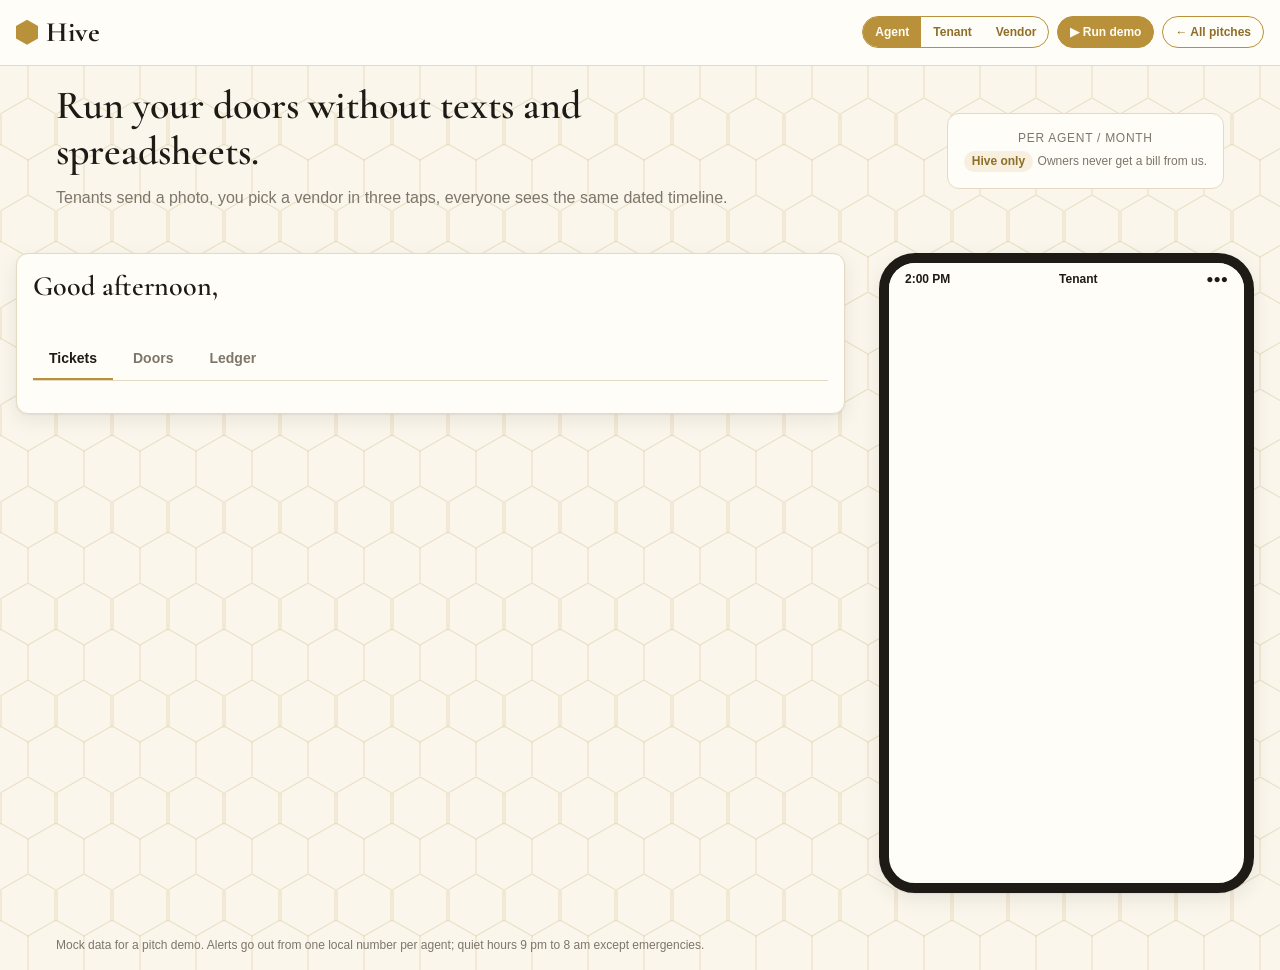
==== beelo/v1-hive-solo/index.html @ e998a12d "BEELO: work-in-progress snapshot of builder folders Co-Authored-By: Claude Opus 5.5 <noreply@anthrop" ====
<!doctype html>
<html lang="en">
<head>
<meta charset="utf-8">
<meta name="viewport" content="width=device-width, initial-scale=1">
<title>Hive Solo · BEELO</title>
<link rel="stylesheet" href="../shared/ui.css">
<link rel="stylesheet" href="app.css">
</head>
<body class="honey-bg">
<header class="topbar">
  <a class="brand" href="../index.html" title="Hive"><span class="hex"></span>Hive</a>
  <div class="row top-actions">
    <div class="toggle" id="roles" role="tablist" aria-label="View as">
      <button data-role="agent" class="on">Agent</button>
      <button data-role="tenant">Tenant</button>
      <button data-role="vendor">Vendor</button>
    </div>
    <button class="btn sm" id="run-demo">&#9654; Run demo</button>
    <a class="btn sm ghost" href="../index.html">&larr; All pitches</a>
  </div>
</header>

<section class="wrap pitch">
  <div class="row between">
    <div>
      <h1>Run your doors without texts and spreadsheets.</h1>
      <p class="muted">Tenants send a photo, you pick a vendor in three taps, everyone sees the same dated timeline.</p>
    </div>
    <div class="price card flat">
      <div class="kpi"><div class="val" id="price"></div><div class="lbl">per agent / month</div></div>
      <span class="badge">Hive only</span> <span class="tiny muted">Owners never get a bill from us.</span>
    </div>
  </div>
  <div id="demo-step" class="demo-step hide"></div>
</section>

<main class="wrap stage" id="stage" data-role="agent">
  <section class="console card" id="console">
    <div class="row between">
      <div>
        <h2 class="console-title">Good afternoon, <span id="agent-name"></span></h2>
        <p class="small muted" id="agent-sub"></p>
      </div>
      <span id="sample"></span>
    </div>
    <div class="kpis" id="kpis"></div>
    <div class="tabs" id="tabs">
      <button class="tab active" data-tab="board">Tickets</button>
      <button class="tab" data-tab="doors">Doors</button>
      <button class="tab" data-tab="ledger">Ledger</button>
    </div>
    <div class="tab-panel" data-panel="board"><div class="board" id="board"></div></div>
    <div class="tab-panel" data-panel="doors"><div id="doors"></div></div>
    <div class="tab-panel" data-panel="ledger"><div id="ledger"></div></div>
  </section>

  <aside class="side">
    <div class="phone" id="phone">
      <div class="phone-bar"><span id="phone-clock">2:00 PM</span><span id="phone-who">Tenant</span><span>&#9679;&#9679;&#9679;</span></div>
      <div class="phone-body" id="phone-body"></div>
    </div>
    <p class="tiny muted center" id="phone-caption"></p>
  </aside>
</main>

<footer class="wrap tiny muted">Mock data for a pitch demo. Alerts go out from one local number per agent; quiet hours 9 pm to 8 am except emergencies.</footer>

<script src="../shared/mock.js"></script>
<script src="../shared/ui.js"></script>
<script src="app.js"></script>
</body>
</html>
---- beelo/shared/ui.css ----
@import url('https://fonts.googleapis.com/css2?family=Cormorant+Garamond:wght@500;600;700&display=swap');
@import url('tokens.css');
*,*::before,*::after{box-sizing:border-box}
html,body{margin:0}
body{font-family:var(--font-body);font-size:var(--fs-md);color:var(--ink);background:var(--ivory);line-height:1.45;-webkit-font-smoothing:antialiased}
.honey-bg{background-color:var(--ivory);background-image:url('honeycomb.svg');background-size:56px 97px}
h1,h2,h3,.head{font-family:var(--font-head);font-weight:600;line-height:1.15;margin:0 0 var(--sp-3)}
h1{font-size:var(--fs-2xl)} h2{font-size:var(--fs-xl)} h3{font-size:var(--fs-lg)}
p{margin:0 0 var(--sp-3)} a{color:var(--gold-dark)}
.muted{color:var(--ink-3)} .small{font-size:var(--fs-sm)} .tiny{font-size:var(--fs-xs)} .mono{font-family:var(--font-mono)}
.wrap{max-width:1200px;margin:0 auto;padding:var(--sp-4)}
.row{display:flex;gap:var(--sp-3);align-items:center;flex-wrap:wrap} .between{justify-content:space-between}
.stack>*+*{margin-top:var(--sp-3)}
.grid{display:grid;gap:var(--sp-4);grid-template-columns:repeat(auto-fill,minmax(260px,1fr))}
/* top bar */
.topbar{display:flex;align-items:center;justify-content:space-between;gap:var(--sp-3);padding:var(--sp-3) var(--sp-4);background:var(--paper);border-bottom:1px solid var(--line);position:sticky;top:0;z-index:20}
.brand{font-family:var(--font-head);font-size:var(--fs-xl);font-weight:700;letter-spacing:.02em;display:flex;align-items:center;gap:var(--sp-2);text-decoration:none;color:var(--ink)}
.brand .hex{width:22px;height:25px;background:var(--gold);clip-path:polygon(50% 0,100% 25%,100% 75%,50% 100%,0 75%,0 25%)}
/* buttons */
.btn{appearance:none;border:1px solid var(--gold);background:var(--gold);color:var(--on-gold);font:600 var(--fs-sm)/1 var(--font-body);padding:var(--sp-3) var(--sp-4);border-radius:var(--r-pill);cursor:pointer;min-height:40px;display:inline-flex;align-items:center;gap:var(--sp-2);text-decoration:none;transition:filter .15s,transform .05s}
.btn:hover{filter:brightness(.95)} .btn:active{transform:translateY(1px)}
.btn.ghost{background:transparent;color:var(--gold-dark)}
.btn.ink{background:var(--ink);border-color:var(--ink);color:var(--paper)}
.btn.danger{background:var(--danger);border-color:var(--danger)}
.btn.sm{min-height:32px;padding:var(--sp-2) var(--sp-3);font-size:var(--fs-xs)}
.btn.block{width:100%;justify-content:center}
.btn[disabled]{opacity:.45;cursor:not-allowed}
/* cards */
.card{background:var(--paper);border:1px solid var(--line);border-radius:var(--r-md);padding:var(--sp-4);box-shadow:var(--shadow)}
.card.flat{box-shadow:none}
.kpi .val{font-family:var(--font-head);font-size:var(--fs-xl);font-weight:700}
.kpi .lbl{font-size:var(--fs-xs);color:var(--ink-3);text-transform:uppercase;letter-spacing:.06em}
/* badges */
.badge{display:inline-flex;align-items:center;gap:4px;font-size:var(--fs-xs);font-weight:600;padding:2px var(--sp-2);border-radius:var(--r-pill);background:var(--gold-tint);color:var(--gold-dark);white-space:nowrap}
.badge.ok{background:var(--ok-tint);color:var(--ok)} .badge.warn{background:var(--warn-tint);color:var(--warn)}
.badge.danger{background:var(--danger-tint);color:var(--danger)} .badge.info{background:var(--info-tint);color:var(--info)}
.badge.sample{background:var(--ink);color:var(--gold-soft);letter-spacing:.04em}
.badge.sample::before{content:'\25CF';font-size:8px}
.badge.soon{background:var(--ivory-2);color:var(--ink-3);border:1px dashed var(--ink-3)}
/* tabs */
.tabs{display:flex;gap:var(--sp-1);border-bottom:1px solid var(--line);overflow-x:auto;margin-bottom:var(--sp-4)}
.tab{background:none;border:0;border-bottom:2px solid transparent;padding:var(--sp-3) var(--sp-4);font:600 var(--fs-sm) var(--font-body);color:var(--ink-3);cursor:pointer;white-space:nowrap}
.tab.active{color:var(--ink);border-bottom-color:var(--gold)}
.tab-panel{display:none} .tab-panel.active{display:block}
/* lists / tables */
.list{list-style:none;margin:0;padding:0} .list>li{padding:var(--sp-3) 0;border-bottom:1px solid var(--line)}
.table{width:100%;border-collapse:collapse;font-size:var(--fs-sm)}
.table th,.table td{text-align:left;padding:var(--sp-2) var(--sp-3);border-bottom:1px solid var(--line)}
.table th{font-size:var(--fs-xs);text-transform:uppercase;letter-spacing:.05em;color:var(--ink-3)}
.table .num{text-align:right;font-variant-numeric:tabular-nums}
.scroll-x{overflow-x:auto}
/* forms */
.field{display:block;margin-bottom:var(--sp-3)} .field>span{display:block;font-size:var(--fs-xs);font-weight:600;color:var(--ink-2);margin-bottom:var(--sp-1)}
.input,select.input,textarea.input{width:100%;font:inherit;padding:var(--sp-3);border:1px solid var(--line);border-radius:var(--r-sm);background:var(--paper);color:var(--ink)}
.input:focus{outline:2px solid var(--gold);outline-offset:1px}
.toggle{display:inline-flex;border:1px solid var(--gold);border-radius:var(--r-pill);overflow:hidden}
.toggle button{border:0;background:transparent;color:var(--gold-dark);font:600 var(--fs-xs) var(--font-body);padding:var(--sp-2) var(--sp-3);cursor:pointer}
.toggle button.on{background:var(--gold);color:var(--on-gold)}
/* phone frame */
.phone{width:100%;max-width:375px;margin:0 auto;background:var(--paper);border:10px solid var(--ink);border-radius:36px;min-height:640px;overflow:hidden;box-shadow:var(--shadow);display:flex;flex-direction:column}
.phone-bar{display:flex;justify-content:space-between;padding:var(--sp-2) var(--sp-4);font-size:var(--fs-xs);font-weight:600;background:var(--paper)}
.phone-body{flex:1;overflow-y:auto;padding:var(--sp-4)}
@media (max-width:420px){.phone{border-width:0;border-radius:0;box-shadow:none;max-width:none;min-height:0}}
/* sms bubbles */
.sms{max-width:80%;padding:var(--sp-2) var(--sp-3);border-radius:16px;margin:var(--sp-2) 0;font-size:var(--fs-sm)}
.sms.in{background:var(--sms-in);color:var(--ink);border-bottom-left-radius:4px}
.sms.out{background:var(--sms-out);color:var(--on-gold);margin-left:auto;border-bottom-right-radius:4px}
/* photo placeholder */
.photo{border-radius:var(--r-sm);overflow:hidden;background:var(--ivory-2);display:block;aspect-ratio:4/3}
.photo svg{width:100%;height:100%;display:block}
/* toast + modal */
#toast-host{position:fixed;left:50%;bottom:var(--sp-5);transform:translateX(-50%);z-index:100;display:flex;flex-direction:column;gap:var(--sp-2);width:min(92vw,420px);pointer-events:none}
.toast{background:var(--ink);color:var(--paper);padding:var(--sp-3) var(--sp-4);border-radius:var(--r-md);box-shadow:var(--shadow);font-size:var(--fs-sm);animation:toast-in .2s ease-out}
.toast.ok{border-left:4px solid var(--ok)} .toast.warn{border-left:4px solid var(--warn)} .toast.danger{border-left:4px solid var(--danger)}
@keyframes toast-in{from{opacity:0;transform:translateY(8px)}to{opacity:1;transform:none}}
.modal-back{position:fixed;inset:0;background:var(--overlay);display:flex;align-items:center;justify-content:center;z-index:90;padding:var(--sp-4)}
.modal{background:var(--paper);border-radius:var(--r-lg);padding:var(--sp-5);width:min(560px,100%);max-height:90vh;overflow-y:auto;box-shadow:var(--shadow)}
.hide{display:none!important}
.pulse{animation:pulse 1.2s ease-in-out infinite} @keyframes pulse{50%{opacity:.45}}
.flash{animation:flash 1s ease-out} @keyframes flash{from{background:var(--gold-soft)}to{background:transparent}}
.disclaimer{font-size:var(--fs-xs);color:var(--ink-3);font-style:italic}
---- beelo/v1-hive-solo/app.css ----
/* V1 Hive Solo. Colors come only from shared tokens. */
body{overflow-x:hidden}
.top-actions{gap:var(--sp-2);justify-content:flex-end}
.pitch h1{font-size:var(--fs-2xl);max-width:720px}
.pitch .price{text-align:center;min-width:180px}
.pitch .price .val{color:var(--gold-dark)}
.demo-step{margin-top:var(--sp-3);background:var(--ink);color:var(--gold-soft);border-radius:var(--r-md);padding:var(--sp-3) var(--sp-4);font-size:var(--fs-sm);font-weight:600}
.center{text-align:center}

.stage{display:grid;gap:var(--sp-5);grid-template-columns:minmax(0,1fr);max-width:1440px;align-items:start}
.console{min-width:0}
.console-title{font-size:var(--fs-xl);margin-bottom:var(--sp-1)}
.stage[data-role="agent"] .side{display:none}
.stage[data-role="tenant"] .console,.stage[data-role="vendor"] .console{display:none}
@media (min-width:1200px){
  .stage{grid-template-columns:minmax(0,1fr) 395px}
  .stage[data-role] .side,.stage[data-role] .console{display:block}
  .side{position:sticky;top:76px}
}

.kpis{display:grid;grid-template-columns:repeat(4,minmax(0,1fr));gap:var(--sp-3);margin:var(--sp-3) 0}
.kpis .kpi{background:var(--ivory);border:1px solid var(--line);border-radius:var(--r-sm);padding:var(--sp-2) var(--sp-3)}
@media (max-width:600px){.kpis{grid-template-columns:repeat(2,minmax(0,1fr))}.pitch h1{font-size:var(--fs-xl)}}

/* board */
.board{display:flex;gap:var(--sp-3);overflow-x:auto;padding-bottom:var(--sp-2);scroll-snap-type:x proximity}
.col{flex:0 0 230px;background:var(--ivory);border:1px solid var(--line);border-radius:var(--r-md);padding:var(--sp-2);scroll-snap-align:start;max-height:560px;overflow-y:auto}
.col h4{margin:var(--sp-1) var(--sp-1) var(--sp-2);font-size:var(--fs-xs);text-transform:uppercase;letter-spacing:.06em;color:var(--ink-2);display:flex;justify-content:space-between}
.col.new{border-color:var(--gold)}
.tk{display:block;width:100%;text-align:left;font:inherit;color:inherit;background:var(--paper);border:1px solid var(--line);border-radius:var(--r-sm);padding:var(--sp-2);margin-bottom:var(--sp-2);cursor:pointer}
.tk:hover{border-color:var(--gold)}
.tk .t{font-weight:600;font-size:var(--fs-sm);margin:2px 0}
.tk .photo{width:56px;float:right;margin-left:var(--sp-2)}
.tk.fresh{animation:fresh 1s ease-in-out 6;border-color:var(--gold);box-shadow:0 0 0 3px var(--gold-tint)}
@keyframes fresh{50%{background:var(--gold-soft)}}
.tk::after{content:'';display:block;clear:both}

/* ticket modal */
.vlist{display:grid;gap:var(--sp-2);margin:var(--sp-3) 0}
.vopt{display:flex;justify-content:space-between;align-items:center;gap:var(--sp-2);text-align:left;font:inherit;color:inherit;background:var(--paper);border:1px solid var(--line);border-radius:var(--r-sm);padding:var(--sp-3);cursor:pointer}
.vopt.on{border-color:var(--gold);background:var(--gold-tint)}
.step-dots{display:flex;gap:var(--sp-2);font-size:var(--fs-xs);color:var(--ink-3);margin-bottom:var(--sp-3)}
.step-dots b{color:var(--gold-dark)}
.photos{display:grid;grid-template-columns:repeat(3,1fr);gap:var(--sp-2)}

/* tenant phone */
.ph-h{font-family:var(--font-head);font-size:var(--fs-lg);font-weight:700;margin:0 0 var(--sp-2)}
.pick{display:grid;grid-template-columns:repeat(3,1fr);gap:var(--sp-2);margin-bottom:var(--sp-3)}
.pick button{padding:0;border:2px solid transparent;border-radius:var(--r-sm);background:none;cursor:pointer}
.pick button.on{border-color:var(--gold)}
.pick .upload{display:flex;align-items:center;justify-content:center;aspect-ratio:4/3;border:2px dashed var(--line);font-size:var(--fs-xs);color:var(--ink-3);text-align:center}
.user-img{width:100%;aspect-ratio:4/3;object-fit:cover;border-radius:var(--r-sm);display:block}
.req{display:block;width:100%;text-align:left;font:inherit;color:inherit;background:var(--ivory);border:1px solid var(--line);border-radius:var(--r-sm);padding:var(--sp-3);margin-bottom:var(--sp-2);cursor:pointer}
.timeline{list-style:none;margin:var(--sp-3) 0 0;padding:0 0 0 var(--sp-4);border-left:2px solid var(--gold-soft)}
.timeline li{position:relative;margin-bottom:var(--sp-3);font-size:var(--fs-sm)}
.timeline li::before{content:'';position:absolute;left:calc(-1 * var(--sp-4) - 6px);top:4px;width:10px;height:10px;border-radius:50%;background:var(--gold)}
.timeline li.flash{border-radius:var(--r-sm)}
.timeline .when{display:block;font-size:var(--fs-xs);color:var(--ink-3)}
.status-big{display:flex;align-items:center;justify-content:space-between;gap:var(--sp-2);background:var(--ivory);border-radius:var(--r-sm);padding:var(--sp-3);margin:var(--sp-2) 0}
.job{border:1px solid var(--line);border-radius:var(--r-md);padding:var(--sp-3);margin-bottom:var(--sp-3);background:var(--paper)}
.job.offer{border-color:var(--gold);box-shadow:0 0 0 3px var(--gold-tint)}
.ledger-sum{display:flex;gap:var(--sp-4);flex-wrap:wrap;margin-bottom:var(--sp-3)}
.demo-target{outline:3px solid var(--gold);outline-offset:2px}
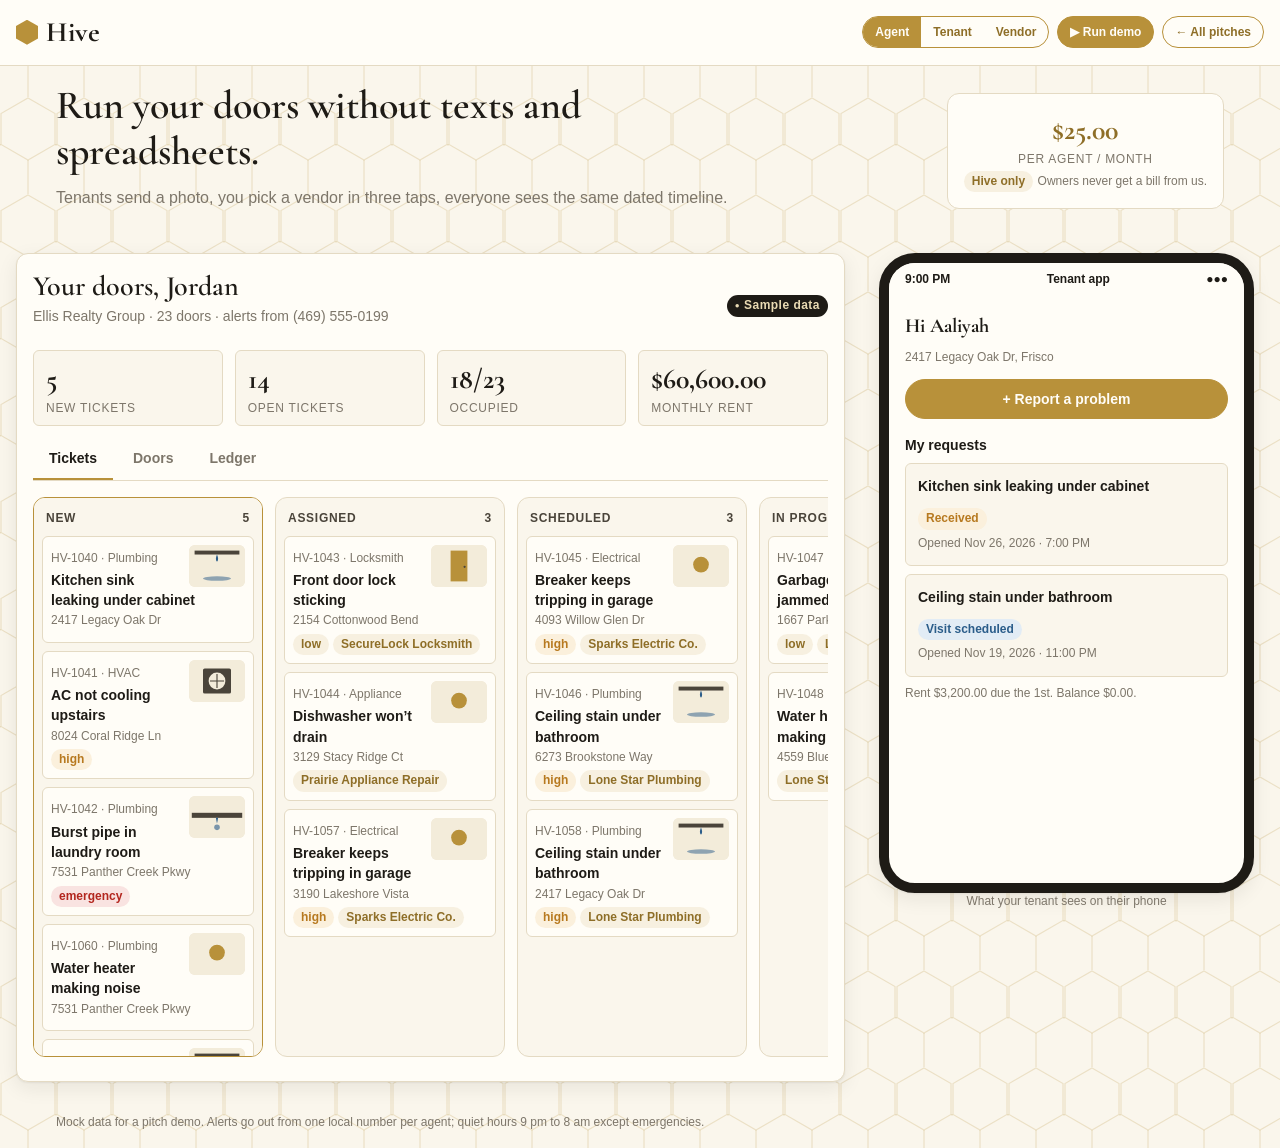
==== commit bb6d4002: "BEELO V1: Hive Solo prototype Co-Authored-By: Claude Opus 5.5 <noreply@anthropic.com> Claude-Session" ====
--- a/beelo/v1-hive-solo/index.html
+++ b/beelo/v1-hive-solo/index.html
@@ -39,7 +39,7 @@
   <section class="console card" id="console">
     <div class="row between">
       <div>
-        <h2 class="console-title">Good afternoon, <span id="agent-name"></span></h2>
+        <h2 class="console-title">Your doors, <span id="agent-name"></span></h2>
         <p class="small muted" id="agent-sub"></p>
       </div>
       <span id="sample"></span>
